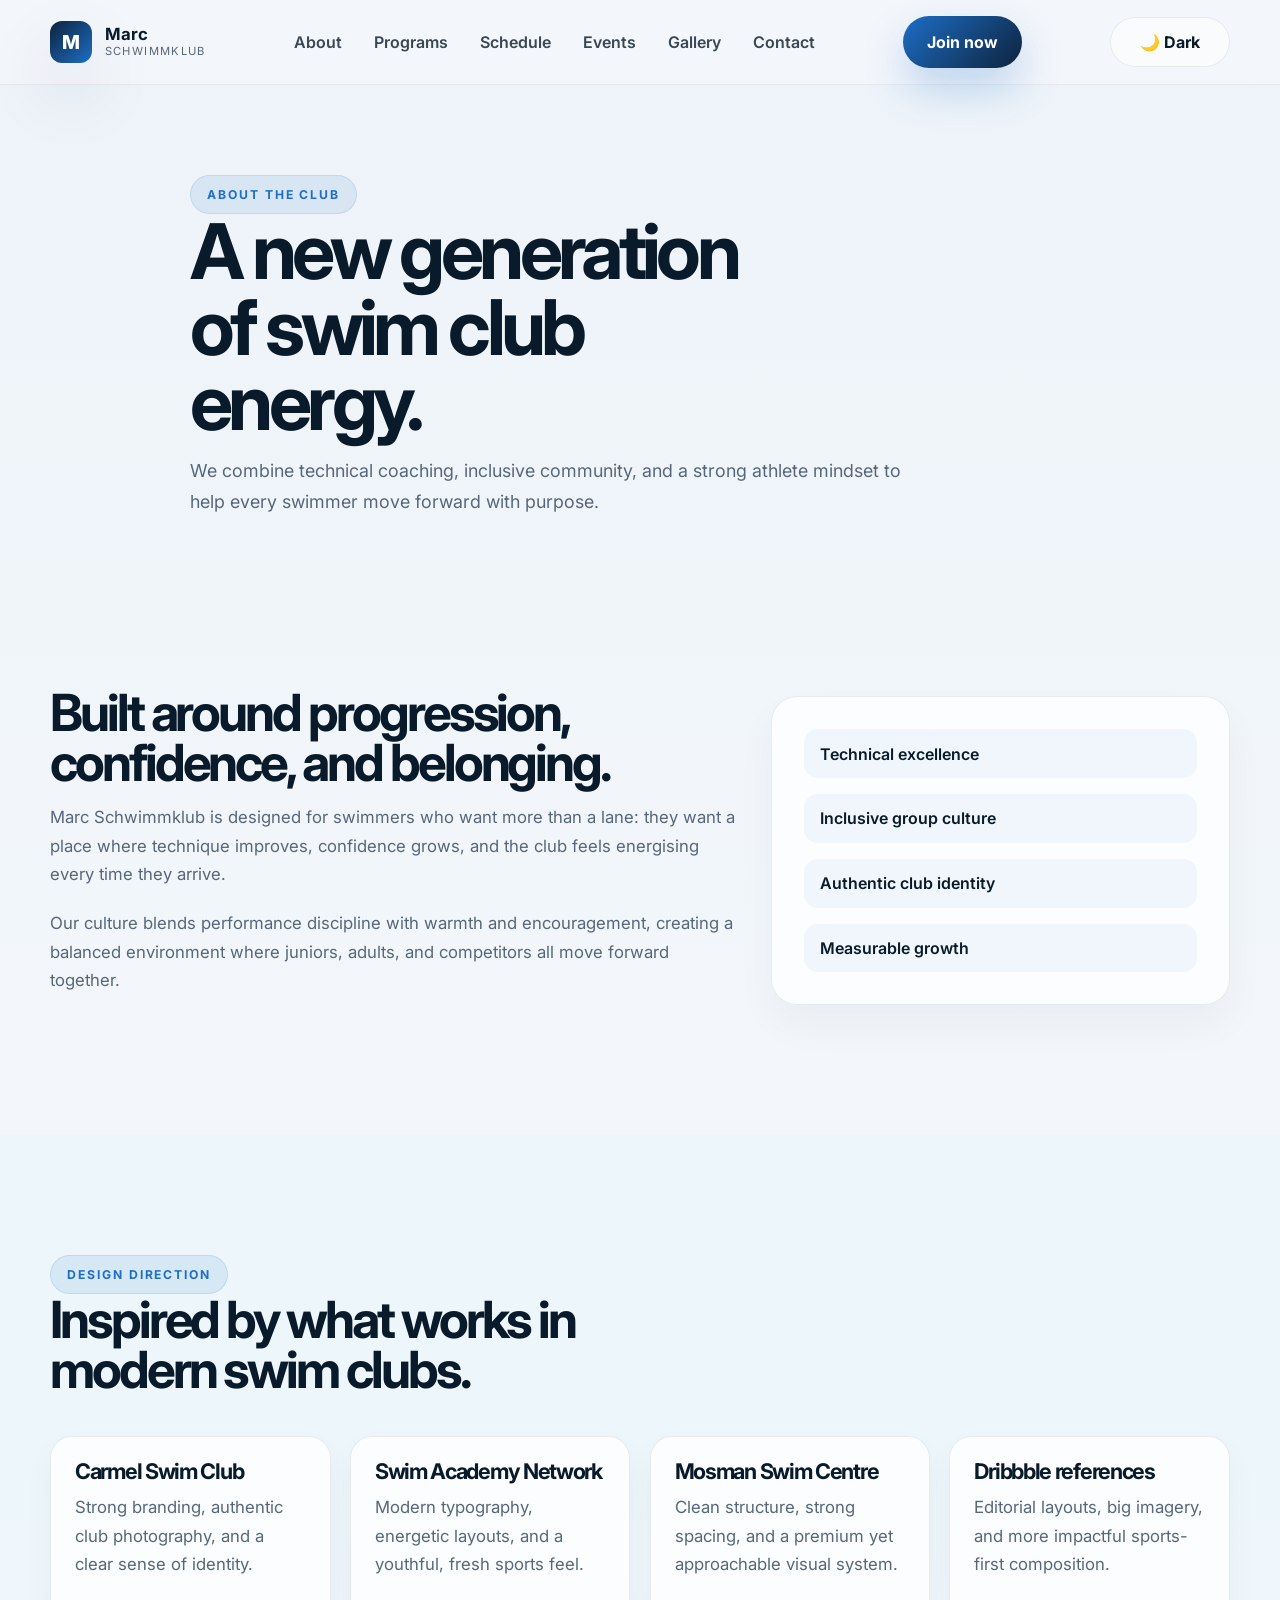
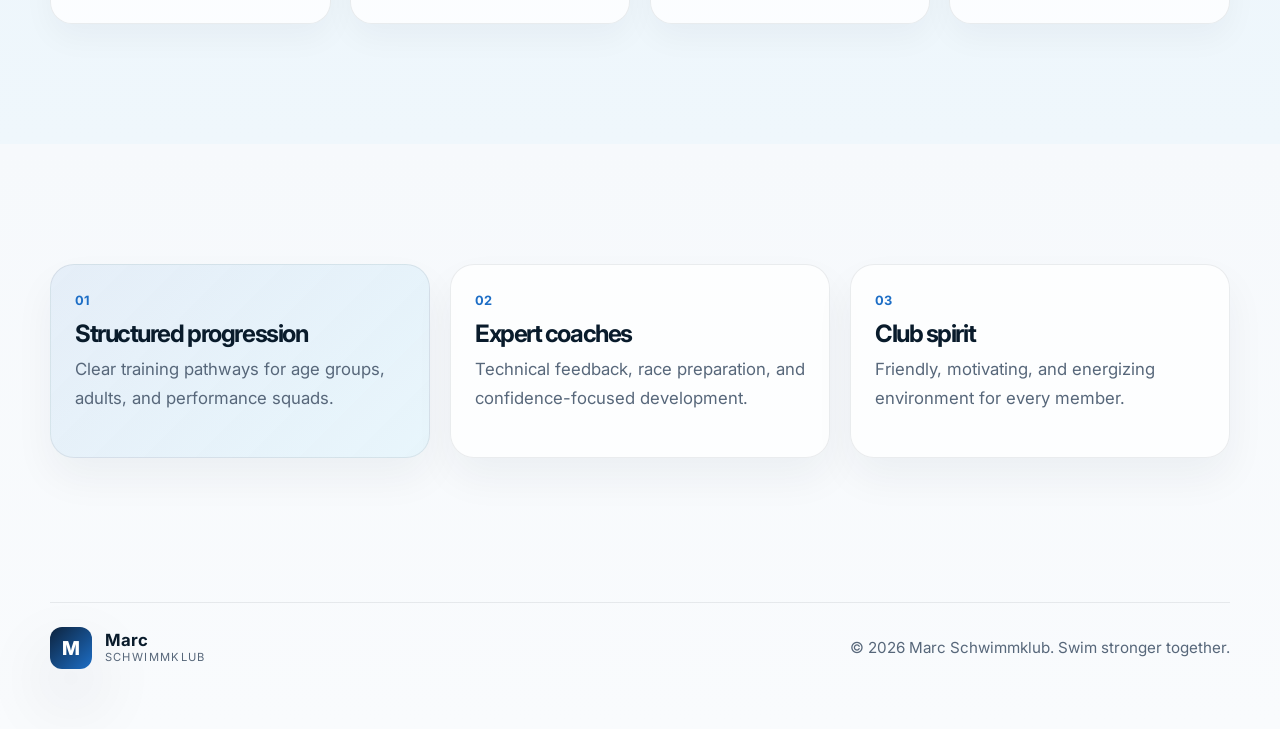
==== pages/about.html @ d1dac8c5 "yes" ====
<!DOCTYPE html>
<html lang="en">
  <head>
    <meta charset="UTF-8" />
    <meta name="viewport" content="width=device-width, initial-scale=1.0" />
    <title>About | Marc Schwimmklub</title>
    <meta name="description" content="Learn about the club culture, values, and coaching philosophy behind Marc Schwimmklub." />
    <link rel="preconnect" href="https://fonts.googleapis.com" />
    <link rel="preconnect" href="https://fonts.gstatic.com" crossorigin />
    <link href="https://fonts.googleapis.com/css2?family=Inter:wght@400;500;600;700;800;900&display=swap" rel="stylesheet" />
    <link rel="stylesheet" href="../assets/css/styles.css" />
  </head>
  <body>
    <header class="site-header">
      <div class="container nav-wrap">
        <a href="../index.html" class="brand" aria-label="Marc Schwimmklub home">
          <span class="brand-mark">M</span>
          <span class="brand-text">
            <strong>Marc</strong>
            <small>Schwimmklub</small>
          </span>
        </a>

        <nav class="main-nav" aria-label="Main navigation">
          <a href="about.html">About</a>
          <a href="programs.html">Programs</a>
          <a href="schedule.html">Schedule</a>
          <a href="events.html">Events</a>
          <a href="gallery.html">Gallery</a>
          <a href="contact.html">Contact</a>
        </nav>

        <a href="contact.html" class="button button-primary nav-cta">Join now</a>
        <button class="theme-toggle" type="button" aria-label="Switch to dark mode">🌙 Dark</button>
        <button class="menu-toggle" aria-label="Toggle menu" aria-expanded="false">
          <span></span><span></span><span></span>
        </button>
      </div>
    </header>

    <main>
      <section class="page-hero">
        <div class="container narrow">
          <span class="section-label">About the club</span>
          <h1>A new generation of swim club energy.</h1>
          <p>
            We combine technical coaching, inclusive community, and a strong athlete mindset
            to help every swimmer move forward with purpose.
          </p>
        </div>
      </section>

      <section class="section">
        <div class="container content-grid">
          <div>
            <h2>Built around progression, confidence, and belonging.</h2>
            <p>
              Marc Schwimmklub is designed for swimmers who want more than a lane: they want a place
              where technique improves, confidence grows, and the club feels energising every time they arrive.
            </p>
            <p>
              Our culture blends performance discipline with warmth and encouragement, creating a balanced environment
              where juniors, adults, and competitors all move forward together.
            </p>
          </div>
          <div class="feature-panel">
            <ul class="feature-list">
              <li>Technical excellence</li>
              <li>Inclusive group culture</li>
              <li>Authentic club identity</li>
              <li>Measurable growth</li>
            </ul>
          </div>
        </div>
      </section>

      <section class="section soft-section">
        <div class="container">
          <div class="section-heading small-gap">
            <span class="section-label">Design direction</span>
            <h2>Inspired by what works in modern swim clubs.</h2>
          </div>

          <div class="inspiration-grid">
            <div class="inspiration-card">
              <h3>Carmel Swim Club</h3>
              <p>Strong branding, authentic club photography, and a clear sense of identity.</p>
            </div>
            <div class="inspiration-card">
              <h3>Swim Academy Network</h3>
              <p>Modern typography, energetic layouts, and a youthful, fresh sports feel.</p>
            </div>
            <div class="inspiration-card">
              <h3>Mosman Swim Centre</h3>
              <p>Clean structure, strong spacing, and a premium yet approachable visual system.</p>
            </div>
            <div class="inspiration-card">
              <h3>Dribbble references</h3>
              <p>Editorial layouts, big imagery, and more impactful sports-first composition.</p>
            </div>
          </div>
        </div>
      </section>

      <section class="section">
        <div class="container values-grid">
          <article class="mini-card accent">
            <span>01</span>
            <h3>Structured progression</h3>
            <p>Clear training pathways for age groups, adults, and performance squads.</p>
          </article>
          <article class="mini-card">
            <span>02</span>
            <h3>Expert coaches</h3>
            <p>Technical feedback, race preparation, and confidence-focused development.</p>
          </article>
          <article class="mini-card">
            <span>03</span>
            <h3>Club spirit</h3>
            <p>Friendly, motivating, and energizing environment for every member.</p>
          </article>
        </div>
      </section>
    </main>

    <footer class="site-footer">
      <div class="container footer-wrap">
        <div>
          <a href="../index.html" class="brand footer-brand">
            <span class="brand-mark">M</span>
            <span class="brand-text">
              <strong>Marc</strong>
              <small>Schwimmklub</small>
            </span>
          </a>
        </div>
        <p>© <span id="year"></span> Marc Schwimmklub. Swim stronger together.</p>
      </div>
    </footer>

    <script src="../assets/js/script.js"></script>
  </body>
</html>
---- assets/css/styles.css ----
:root {
  --bg: #f5f7fb;
  --panel: #ffffff;
  --ink: #091b2b;
  --muted: #57677a;
  --navy: #0d233d;
  --navy-2: #102d4a;
  --blue: #1d6ec6;
  --cyan: #79d9f8;
  --aqua: #9fe8ff;
  --orange: #ff8b3d;
  --coral: #ff6b57;
  --line: rgba(9, 27, 43, 0.08);
  --shadow: 0 30px 70px rgba(11, 31, 51, 0.14);
  --button-soft: rgba(255, 255, 255, 0.6);
  --card-soft: rgba(255, 255, 255, 0.78);
  --hero-glow: rgba(29, 110, 198, 0.12);
}

body.dark-mode {
  --bg: #081722;
  --panel: #0d1f2d;
  --ink: #ecf4ff;
  --muted: #adc1d7;
  --navy: #eaf2ff;
  --navy-2: #d9e9ff;
  --blue: #79d9f8;
  --cyan: #8ae0ff;
  --aqua: #5ec9ff;
  --orange: #ff9f67;
  --coral: #ff7b69;
  --line: rgba(186, 214, 237, 0.12);
  --shadow: 0 30px 70px rgba(0, 0, 0, 0.42);
  --button-soft: rgba(15, 34, 45, 0.9);
  --card-soft: rgba(13, 31, 45, 0.9);
  --hero-glow: rgba(121, 217, 248, 0.12);
}

* {
  box-sizing: border-box;
}

html {
  scroll-behavior: smooth;
}

body {
  margin: 0;
  font-family: "Inter", sans-serif;
  background: linear-gradient(180deg, #edf3f9 0%, #f9fbfd 100%);
  color: var(--ink);
  transition: background 0.25s ease, color 0.25s ease;
}

body.dark-mode {
  background: linear-gradient(180deg, #081722 0%, #0e1c2a 100%);
}

img {
  max-width: 100%;
  display: block;
}

a {
  color: inherit;
  text-decoration: none;
}

button {
  font: inherit;
}

.page-shell {
  min-height: 100vh;
}

.container {
  width: min(1180px, calc(100% - 32px));
  margin: 0 auto;
}

.section {
  padding: 120px 0;
}

.section-label {
  display: inline-block;
  font-size: 0.76rem;
  letter-spacing: 0.16em;
  text-transform: uppercase;
  font-weight: 700;
  color: var(--blue);
  background: rgba(29, 110, 198, 0.1);
  border: 1px solid rgba(29, 110, 198, 0.12);
  padding: 0.7rem 1rem;
  border-radius: 999px;
}

h1, h2, h3 {
  margin: 0 0 1rem;
  letter-spacing: -0.06em;
  line-height: 0.98;
}

h1 {
  font-size: clamp(3.2rem, 6vw, 6rem);
  max-width: 600px;
}

h2 {
  font-size: clamp(2.4rem, 4vw, 4rem);
  max-width: 640px;
}

h3 {
  font-size: clamp(1.4rem, 2vw, 2rem);
}

p {
  font-size: 1.05rem;
  line-height: 1.7;
  color: var(--muted);
  margin: 0 0 1.25rem;
}

.site-header {
  position: sticky;
  top: 0;
  z-index: 20;
  backdrop-filter: blur(18px);
  background: rgba(245, 247, 251, 0.72);
  border-bottom: 1px solid rgba(9, 27, 43, 0.06);
}

body.dark-mode .site-header {
  background: rgba(8, 23, 34, 0.72);
  border-bottom-color: rgba(186, 214, 237, 0.12);
}

.nav-wrap {
  display: flex;
  align-items: center;
  justify-content: space-between;
  min-height: 84px;
  gap: 20px;
}

.brand {
  display: inline-flex;
  align-items: center;
  gap: 0.8rem;
}

.brand-mark {
  width: 42px;
  height: 42px;
  border-radius: 12px;
  display: grid;
  place-items: center;
  background: linear-gradient(135deg, var(--navy) 0%, var(--blue) 100%);
  color: white;
  font-weight: 800;
  font-size: 1.2rem;
  box-shadow: var(--shadow);
}

.brand-text {
  display: flex;
  flex-direction: column;
  line-height: 1;
}

.brand-text strong {
  font-size: 1.05rem;
}

.brand-text small {
  font-size: 0.7rem;
  letter-spacing: 0.12em;
  text-transform: uppercase;
  color: var(--muted);
  margin-top: 0.2rem;
}

.main-nav {
  display: flex;
  align-items: center;
  gap: 2rem;
  font-weight: 600;
  color: var(--ink);
}

.main-nav a {
  position: relative;
  opacity: 0.8;
}

.main-nav a::after {
  content: "";
  position: absolute;
  left: 0;
  bottom: -0.5rem;
  width: 100%;
  height: 2px;
  background: linear-gradient(90deg, var(--blue), var(--cyan));
  transform: scaleX(0);
  transform-origin: left;
  transition: transform 0.25s ease;
}

.main-nav a:hover::after,
.main-nav a:focus-visible::after {
  transform: scaleX(1);
}

.button {
  display: inline-flex;
  align-items: center;
  justify-content: center;
  border-radius: 999px;
  padding: 1rem 1.5rem;
  font-weight: 700;
  transition: transform 0.2s ease, box-shadow 0.2s ease;
}

.button:hover {
  transform: translateY(-1px);
}

.button-primary {
  color: white;
  background: linear-gradient(135deg, var(--blue) 0%, var(--navy) 100%);
  box-shadow: 0 20px 40px rgba(29, 110, 198, 0.25);
}

.button-secondary {
  background: var(--button-soft);
  border: 1px solid var(--line);
  color: var(--ink);
}

.theme-toggle {
  display: inline-flex;
  align-items: center;
  justify-content: center;
  gap: 0.6rem;
  min-width: 120px;
  padding: 0.85rem 1.2rem;
  border-radius: 999px;
  border: 1px solid var(--line);
  background: var(--button-soft);
  color: var(--ink);
  font-weight: 700;
  cursor: pointer;
  transition: transform 0.2s ease, border-color 0.2s ease;
}

.theme-toggle:hover {
  transform: translateY(-1px);
}

.menu-toggle {
  display: none;
  background: transparent;
  border: 0;
  padding: 0;
  width: 46px;
  height: 46px;
  border-radius: 12px;
  cursor: pointer;
}

.menu-toggle span {
  display: block;
  width: 24px;
  height: 2px;
  background: var(--ink);
  margin: 5px auto;
  border-radius: 4px;
}

.hero {
  padding: 100px 0 60px;
}

.hero-grid {
  display: grid;
  grid-template-columns: 1.05fr 0.95fr;
  gap: 56px;
  align-items: center;
}

.eyebrow {
  display: inline-flex;
  margin-bottom: 1.4rem;
  padding: 0.7rem 1rem;
  border-radius: 999px;
  background: rgba(121, 217, 248, 0.15);
  border: 1px solid rgba(29, 110, 198, 0.12);
  font-size: 0.78rem;
  letter-spacing: 0.12em;
  text-transform: uppercase;
  color: var(--navy-2);
  font-weight: 700;
}

.hero-copy p {
  font-size: 1.08rem;
  max-width: 560px;
}

.hero-actions {
  display: flex;
  flex-wrap: wrap;
  gap: 1rem;
  margin: 2rem 0;
}

.hero-metrics {
  list-style: none;
  display: flex;
  flex-wrap: wrap;
  gap: 2rem;
  padding: 0;
  margin: 0;
}

.hero-metrics li {
  display: flex;
  flex-direction: column;
  gap: 0.35rem;
}

.hero-metrics strong {
  font-size: clamp(1.6rem, 3vw, 2.6rem);
  line-height: 1;
  letter-spacing: -0.08em;
}

.hero-metrics span {
  color: var(--muted);
  font-size: 0.85rem;
}

.hero-visual {
  position: relative;
  min-height: 620px;
  border-radius: 32px;
  background: linear-gradient(135deg, rgba(13, 35, 61, 0.15), rgba(29, 110, 198, 0.09)),
    url('https://images.unsplash.com/photo-1517836357463-d25dfeac3438?auto=format&fit=crop&w=1200&q=80') center/cover no-repeat;
  box-shadow: var(--shadow);
  overflow: hidden;
}

.photo-card {
  position: absolute;
  inset: auto auto 36px 36px;
  width: 230px;
  height: 290px;
  border-radius: 28px;
  background-size: cover;
  background-position: center;
  border: 8px solid rgba(255, 255, 255, 0.7);
  box-shadow: 0 24px 50px rgba(0,0,0,0.15);
}

.card-1 {
  background-image: url('https://images.unsplash.com/photo-1437622368342-7a3d73a34c8f?auto=format&fit=crop&w=900&q=80');
  transform: translateY(48px);
}

.info-panel {
  position: absolute;
  right: 30px;
  bottom: 28px;
  display: flex;
  flex-direction: column;
  gap: 0.4rem;
  max-width: 250px;
  background: rgba(255, 255, 255, 0.86);
  backdrop-filter: blur(10px);
  border: 1px solid rgba(9, 27, 43, 0.06);
  border-radius: 20px;
  padding: 1.2rem 1.1rem;
  box-shadow: 0 15px 35px rgba(11, 31, 51, 0.12);
}

.panel-label {
  font-size: 0.7rem;
  letter-spacing: 0.12em;
  text-transform: uppercase;
  color: var(--muted);
}

.info-panel strong {
  font-size: 1.5rem;
  letter-spacing: -0.06em;
}

.info-panel small {
  color: var(--muted);
}

.badge {
  position: absolute;
  left: 26px;
  z-index: 1;
  background: rgba(255, 255, 255, 0.9);
  border: 1px solid rgba(9, 27, 43, 0.06);
  color: var(--navy);
  border-radius: 999px;
  padding: 0.8rem 1rem;
  font-size: 0.75rem;
  letter-spacing: 0.12em;
  text-transform: uppercase;
  font-weight: 700;
}

.badge-top {
  top: 24px;
}

.badge-bottom {
  bottom: 24px;
  left: 32px;
}

.features-bar {
  padding: 10px 0 0;
}

.features-wrap {
  display: grid;
  grid-template-columns: repeat(4, minmax(0, 1fr));
  gap: 18px;
  background: #ffffff;
  border: 1px solid var(--line);
  border-radius: 28px;
  padding: 1.5rem 2rem;
  box-shadow: 0 14px 35px rgba(9, 27, 43, 0.06);
}

.features-wrap div {
  display: flex;
  flex-direction: column;
  gap: 0.25rem;
  padding: 1rem 0.75rem;
}

.features-wrap span {
  font-size: 0.72rem;
  letter-spacing: 0.12em;
  text-transform: uppercase;
  color: var(--muted);
}

.features-wrap strong {
  font-size: 1.1rem;
}

.about-grid {
  display: grid;
  grid-template-columns: 1fr 1.1fr;
  gap: 2.5rem;
  align-items: center;
}

.about-cards {
  display: grid;
  gap: 1rem;
}

.mini-card {
  background: rgba(255, 255, 255, 0.75);
  border: 1px solid var(--line);
  border-radius: 24px;
  padding: 1.5rem;
  box-shadow: 0 20px 40px rgba(11, 31, 51, 0.05);
}

.mini-card.accent {
  background: linear-gradient(135deg, rgba(29, 110, 198, 0.08) 0%, rgba(121, 217, 248, 0.12) 100%);
}

.mini-card span {
  display: inline-block;
  font-size: 0.8rem;
  font-weight: 700;
  color: var(--blue);
  margin-bottom: 0.9rem;
}

.mini-card h3 {
  margin-bottom: 0.6rem;
  font-size: 1.5rem;
}

.section-heading {
  margin-bottom: 2.6rem;
}

.program-grid {
  display: grid;
  grid-template-columns: repeat(4, minmax(0, 1fr));
  gap: 24px;
}

.program-card {
  background: rgba(255, 255, 255, 0.8);
  border: 1px solid var(--line);
  border-radius: 26px;
  padding: 2rem 1.5rem;
  box-shadow: 0 18px 40px rgba(11, 31, 51, 0.05);
}

.feature-card {
  background: linear-gradient(180deg, rgba(121, 217, 248, 0.12), rgba(255,255,255,0.9));
}

.card-icon {
  width: 62px;
  height: 62px;
  display: grid;
  place-items: center;
  border-radius: 18px;
  background: rgba(29, 110, 198, 0.08);
  font-size: 2rem;
  margin-bottom: 1rem;
}

.program-card p {
  margin-bottom: 1rem;
}

.program-card ul {
  list-style: none;
  padding: 0;
  margin: 0;
  display: grid;
  gap: 0.7rem;
  color: var(--ink);
  font-weight: 600;
}

.program-card li::before {
  content: "•";
  color: var(--orange);
  margin-right: 0.6rem;
}

.schedule-wrap {
  display: grid;
  grid-template-columns: 0.8fr 1.2fr;
  gap: 36px;
  align-items: center;
}

.schedule-grid {
  display: grid;
  grid-template-columns: repeat(2, minmax(0, 1fr));
  gap: 18px;
}

.day-block {
  background: rgba(255, 255, 255, 0.8);
  border: 1px solid var(--line);
  border-radius: 22px;
  padding: 1.5rem 1.2rem;
  box-shadow: 0 16px 30px rgba(11, 31, 51, 0.04);
}

.day-block span {
  display: block;
  font-size: 0.75rem;
  letter-spacing: 0.12em;
  text-transform: uppercase;
  color: var(--muted);
  margin-bottom: 0.5rem;
}

.day-block strong {
  display: block;
  font-size: 2rem;
  letter-spacing: -0.08em;
  margin-bottom: 0.35rem;
}

.day-block small {
  color: var(--muted);
}

.accent-day {
  background: linear-gradient(135deg, rgba(255, 139, 61, 0.12), rgba(255,255,255,0.85));
}

.gallery-grid {
  display: grid;
  grid-template-columns: 1.2fr 0.8fr 1fr;
  grid-template-rows: 240px 210px;
  gap: 18px;
}

.gallery-item {
  min-height: 100%;
  border-radius: 26px;
  background-size: cover;
  background-position: center;
  box-shadow: 0 20px 40px rgba(11, 31, 51, 0.08);
}

.gallery-item:nth-child(1) {
  grid-column: 1 / 2;
  grid-row: 1 / 3;
  background-image: url('https://images.unsplash.com/photo-1547347298-4074fc3086f0?auto=format&fit=crop&w=1200&q=80');
}

.gallery-item:nth-child(2) {
  background-image: url('https://images.unsplash.com/photo-1517838277536-f5f99be501cd?auto=format&fit=crop&w=900&q=80');
}

.gallery-item:nth-child(3) {
  background-image: url('https://images.unsplash.com/photo-1530549387789-4c1017266635?auto=format&fit=crop&w=900&q=80');
}

.gallery-item:nth-child(4) {
  grid-column: 2 / 4;
  background-image: url('https://images.unsplash.com/photo-1526506118085-60ce8714f8c5?auto=format&fit=crop&w=1200&q=80');
}

.testimonial-grid {
  display: grid;
  grid-template-columns: repeat(3, minmax(0, 1fr));
  gap: 24px;
}

blockquote {
  margin: 0;
  padding: 2rem 1.5rem;
  background: rgba(255,255,255,0.8);
  border: 1px solid var(--line);
  border-radius: 24px;
  box-shadow: 0 16px 36px rgba(11, 31, 51, 0.04);
  color: var(--ink);
  font-size: 1.05rem;
  line-height: 1.8;
}

blockquote footer {
  margin-top: 1.2rem;
  color: var(--muted);
  font-size: 0.85rem;
  font-weight: 600;
}

.cta-section {
  padding-top: 60px;
}

.cta-box {
  display: flex;
  align-items: center;
  justify-content: space-between;
  gap: 2rem;
  padding: clamp(2rem, 4vw, 3rem);
  border-radius: 30px;
  background: linear-gradient(135deg, var(--navy) 0%, var(--blue) 55%, var(--aqua) 100%);
  color: white;
  box-shadow: var(--shadow);
}

.cta-box .section-label {
  background: rgba(255,255,255,0.12);
  border-color: rgba(255,255,255,0.2);
  color: white;
}

.cta-box h2 {
  max-width: 600px;
  color: white;
}

.cta-actions {
  display: flex;
  flex-wrap: wrap;
  gap: 1rem;
}

.site-footer {
  padding: 24px 0 60px;
}

.footer-wrap {
  display: flex;
  justify-content: space-between;
  align-items: center;
  gap: 1rem;
  padding-top: 1.5rem;
  border-top: 1px solid rgba(9, 27, 43, 0.08);
}

.footer-brand {
  opacity: 1;
}

.site-footer p {
  margin: 0;
  color: var(--muted);
  font-size: 0.95rem;
}

@media (max-width: 960px) {
  .hero-grid,
  .about-grid,
  .schedule-wrap,
  .program-grid,
  .testimonial-grid,
  .features-wrap,
  .cta-box {
    grid-template-columns: 1fr;
    display: grid;
  }

  .program-grid,
  .testimonial-grid,
  .features-wrap {
    grid-template-columns: repeat(2, minmax(0, 1fr));
  }

  .main-nav {
    position: absolute;
    top: calc(100% + 10px);
    left: 16px;
    right: 16px;
    flex-direction: column;
    align-items: flex-start;
    background: rgba(255,255,255,0.96);
    border: 1px solid var(--line);
    border-radius: 16px;
    padding: 1rem 1.2rem;
    box-shadow: 0 18px 36px rgba(11, 31, 51, 0.08);
    opacity: 0;
    pointer-events: none;
    transform: translateY(-8px);
    transition: opacity 0.2s ease, transform 0.2s ease;
  }

  .main-nav.open {
    opacity: 1;
    pointer-events: auto;
    transform: translateY(0);
  }

  .menu-toggle {
    display: block;
  }

  .nav-cta {
    display: none;
  }

  .hero-visual {
    min-height: 500px;
  }

  .gallery-grid {
    grid-template-columns: repeat(2, minmax(0, 1fr));
    grid-template-rows: 220px 200px 200px;
  }

  .gallery-item:nth-child(1) {
    grid-column: 1 / 3;
    grid-row: auto;
  }

  .gallery-item:nth-child(4) {
    grid-column: 1 / 3;
  }
}

@media (max-width: 640px) {
  .section {
    padding: 90px 0;
  }

  .features-wrap,
  .program-grid,
  .testimonial-grid,
  .schedule-grid,
  .gallery-grid {
    grid-template-columns: 1fr;
  }

  .hero {
    padding-top: 72px;
  }

  .hero-copy p {
    font-size: 1rem;
  }

  .button {
    width: 100%;
  }

  .hero-actions,
  .cta-actions {
    display: grid;
    width: 100%;
  }

  .hero-metrics {
    flex-direction: column;
    align-items: flex-start;
    gap: 1rem;
  }

  .footer-wrap,
  .cta-box {
    display: grid;
    justify-content: stretch;
    text-align: left;
  }
}

.page-hero {
  padding: 90px 0 30px;
}

.page-hero .narrow {
  max-width: 900px;
}

.page-hero h1 {
  margin-bottom: 1rem;
}

.page-hero p {
  max-width: 720px;
  font-size: 1.12rem;
}

.soft-section {
  background: rgba(121, 217, 248, 0.06);
}

.content-grid {
  display: grid;
  grid-template-columns: 1.2fr 0.8fr;
  gap: 2rem;
  align-items: center;
}

.feature-panel {
  background: rgba(255, 255, 255, 0.75);
  border: 1px solid var(--line);
  border-radius: 26px;
  padding: 2rem;
  box-shadow: 0 20px 40px rgba(11, 31, 51, 0.04);
}

.feature-list {
  list-style: none;
  margin: 0;
  padding: 0;
  display: grid;
  gap: 1rem;
  font-weight: 600;
}

.feature-list li {
  padding: 0.9rem 1rem;
  border-radius: 14px;
  background: rgba(29, 110, 198, 0.05);
}

.inspiration-grid {
  display: grid;
  grid-template-columns: repeat(4, minmax(0, 1fr));
  gap: 1.2rem;
}

.inspiration-card {
  background: rgba(255, 255, 255, 0.78);
  border: 1px solid var(--line);
  border-radius: 22px;
  padding: 1.5rem;
  box-shadow: 0 14px 32px rgba(11, 31, 51, 0.04);
}

.inspiration-card h3 {
  font-size: 1.35rem;
  margin-bottom: 0.7rem;
}

.values-grid {
  display: grid;
  grid-template-columns: repeat(3, minmax(0, 1fr));
  gap: 1.25rem;
}

.large-grid {
  grid-template-columns: repeat(2, minmax(0, 1fr));
}

.info-columns {
  display: grid;
  grid-template-columns: 0.8fr 1.2fr;
  gap: 2rem;
  align-items: center;
}

.info-stack {
  display: grid;
  gap: 1rem;
}

.info-box {
  display: grid;
  grid-template-columns: auto 1fr;
  gap: 1rem;
  align-items: start;
  background: rgba(255, 255, 255, 0.8);
  border: 1px solid var(--line);
  border-radius: 18px;
  padding: 1.2rem 1.3rem;
}

.info-box strong {
  font-size: 2rem;
  line-height: 1;
  color: var(--blue);
}

.info-box p {
  margin: 0;
}

.schedule-table-wrap {
  background: rgba(255, 255, 255, 0.75);
  border: 1px solid var(--line);
  border-radius: 28px;
  overflow: hidden;
  box-shadow: 0 18px 38px rgba(11, 31, 51, 0.04);
}

.schedule-table {
  width: 100%;
  border-collapse: collapse;
}

.schedule-table th,
.schedule-table td {
  padding: 1.2rem 1.5rem;
  text-align: left;
  border-bottom: 1px solid rgba(9, 27, 43, 0.06);
}

.schedule-table th {
  background: rgba(29, 110, 198, 0.05);
  font-size: 0.8rem;
  letter-spacing: 0.12em;
  text-transform: uppercase;
  color: var(--muted);
}

.event-grid {
  display: grid;
  grid-template-columns: repeat(2, minmax(0, 1fr));
  gap: 1.5rem;
}

.event-card {
  background: rgba(255, 255, 255, 0.8);
  border: 1px solid var(--line);
  border-radius: 26px;
  padding: 1.8rem;
  box-shadow: 0 18px 38px rgba(11, 31, 51, 0.04);
}

.event-date {
  display: inline-block;
  margin-bottom: 0.8rem;
  color: var(--blue);
  font-weight: 700;
  letter-spacing: 0.12em;
  text-transform: uppercase;
  font-size: 0.72rem;
}

.event-card a {
  display: inline-block;
  margin-top: 0.8rem;
  color: var(--navy);
  font-weight: 700;
}

.gallery-grid-page {
  display: grid;
  grid-template-columns: repeat(3, minmax(0, 1fr));
  grid-auto-rows: 220px;
  gap: 18px;
}

.gallery-item-page {
  border-radius: 24px;
  background-size: cover;
  background-position: center;
  box-shadow: 0 18px 32px rgba(11, 31, 51, 0.08);
  background-image: url('https://images.unsplash.com/photo-1547347298-4074fc3086f0?auto=format&fit=crop&w=1200&q=80');
}

.gallery-item-page:nth-child(2) {
  background-image: url('https://images.unsplash.com/photo-1517836357463-d25dfeac3438?auto=format&fit=crop&w=1200&q=80');
}

.gallery-item-page:nth-child(3) {
  background-image: url('https://images.unsplash.com/photo-1437622368342-7a3d73a34c8f?auto=format&fit=crop&w=900&q=80');
}

.gallery-item-page:nth-child(4) {
  background-image: url('https://images.unsplash.com/photo-1526506118085-60ce8714f8c5?auto=format&fit=crop&w=1200&q=80');
}

.gallery-item-page:nth-child(5) {
  background-image: url('https://images.unsplash.com/photo-1530549387789-4c1017266635?auto=format&fit=crop&w=1200&q=80');
}

.gallery-item-page:nth-child(6) {
  background-image: url('https://images.unsplash.com/photo-1517838277536-f5f99be501cd?auto=format&fit=crop&w=900&q=80');
}

.gallery-item-page.large {
  grid-column: span 2;
}

.gallery-item-page.tall {
  grid-row: span 2;
}

.gallery-item-page.wide {
  grid-column: span 2;
}

.contact-grid {
  display: grid;
  grid-template-columns: 1.2fr 0.8fr;
  gap: 1.5rem;
}

.contact-card {
  background: rgba(255, 255, 255, 0.8);
  border: 1px solid var(--line);
  border-radius: 26px;
  padding: 2rem;
  box-shadow: 0 18px 38px rgba(11, 31, 51, 0.04);
}

.contact-form {
  display: grid;
  gap: 1rem;
}

.contact-form label {
  display: grid;
  gap: 0.5rem;
  font-weight: 600;
  color: var(--ink);
}

.contact-form input,
.contact-form select,
.contact-form textarea {
  width: 100%;
  border: 1px solid rgba(9, 27, 43, 0.1);
  border-radius: 14px;
  background: rgba(245, 247, 251, 0.7);
  padding: 0.9rem 1rem;
  font: inherit;
  color: var(--ink);
}

.contact-form textarea {
  resize: vertical;
}

.contact-info {
  list-style: none;
  margin: 0 0 1.2rem;
  padding: 0;
  display: grid;
  gap: 0.7rem;
  color: var(--muted);
}

.map-box {
  background: linear-gradient(135deg, rgba(29,110,198,0.08), rgba(121,217,248,0.12));
  border: 1px solid rgba(29,110,198,0.12);
  border-radius: 18px;
  padding: 1.1rem;
  display: grid;
  gap: 0.4rem;
}

.map-box span {
  color: var(--muted);
  text-transform: uppercase;
  letter-spacing: 0.12em;
  font-size: 0.7rem;
}

@media (max-width: 960px) {
  .content-grid,
  .info-columns,
  .contact-grid,
  .inspiration-grid,
  .values-grid {
    grid-template-columns: 1fr 1fr;
  }

  .gallery-grid-page {
    grid-template-columns: repeat(2, minmax(0, 1fr));
  }

  .gallery-item-page.large,
  .gallery-item-page.wide {
    grid-column: span 1;
  }
}

@media (max-width: 640px) {
  .page-hero {
    padding-top: 72px;
  }

  .content-grid,
  .info-columns,
  .contact-grid,
  .inspiration-grid,
  .values-grid,
  .event-grid,
  .gallery-grid-page,
  .large-grid {
    grid-template-columns: 1fr;
  }

  .schedule-table th,
  .schedule-table td {
    padding: 0.9rem 0.8rem;
  }
}
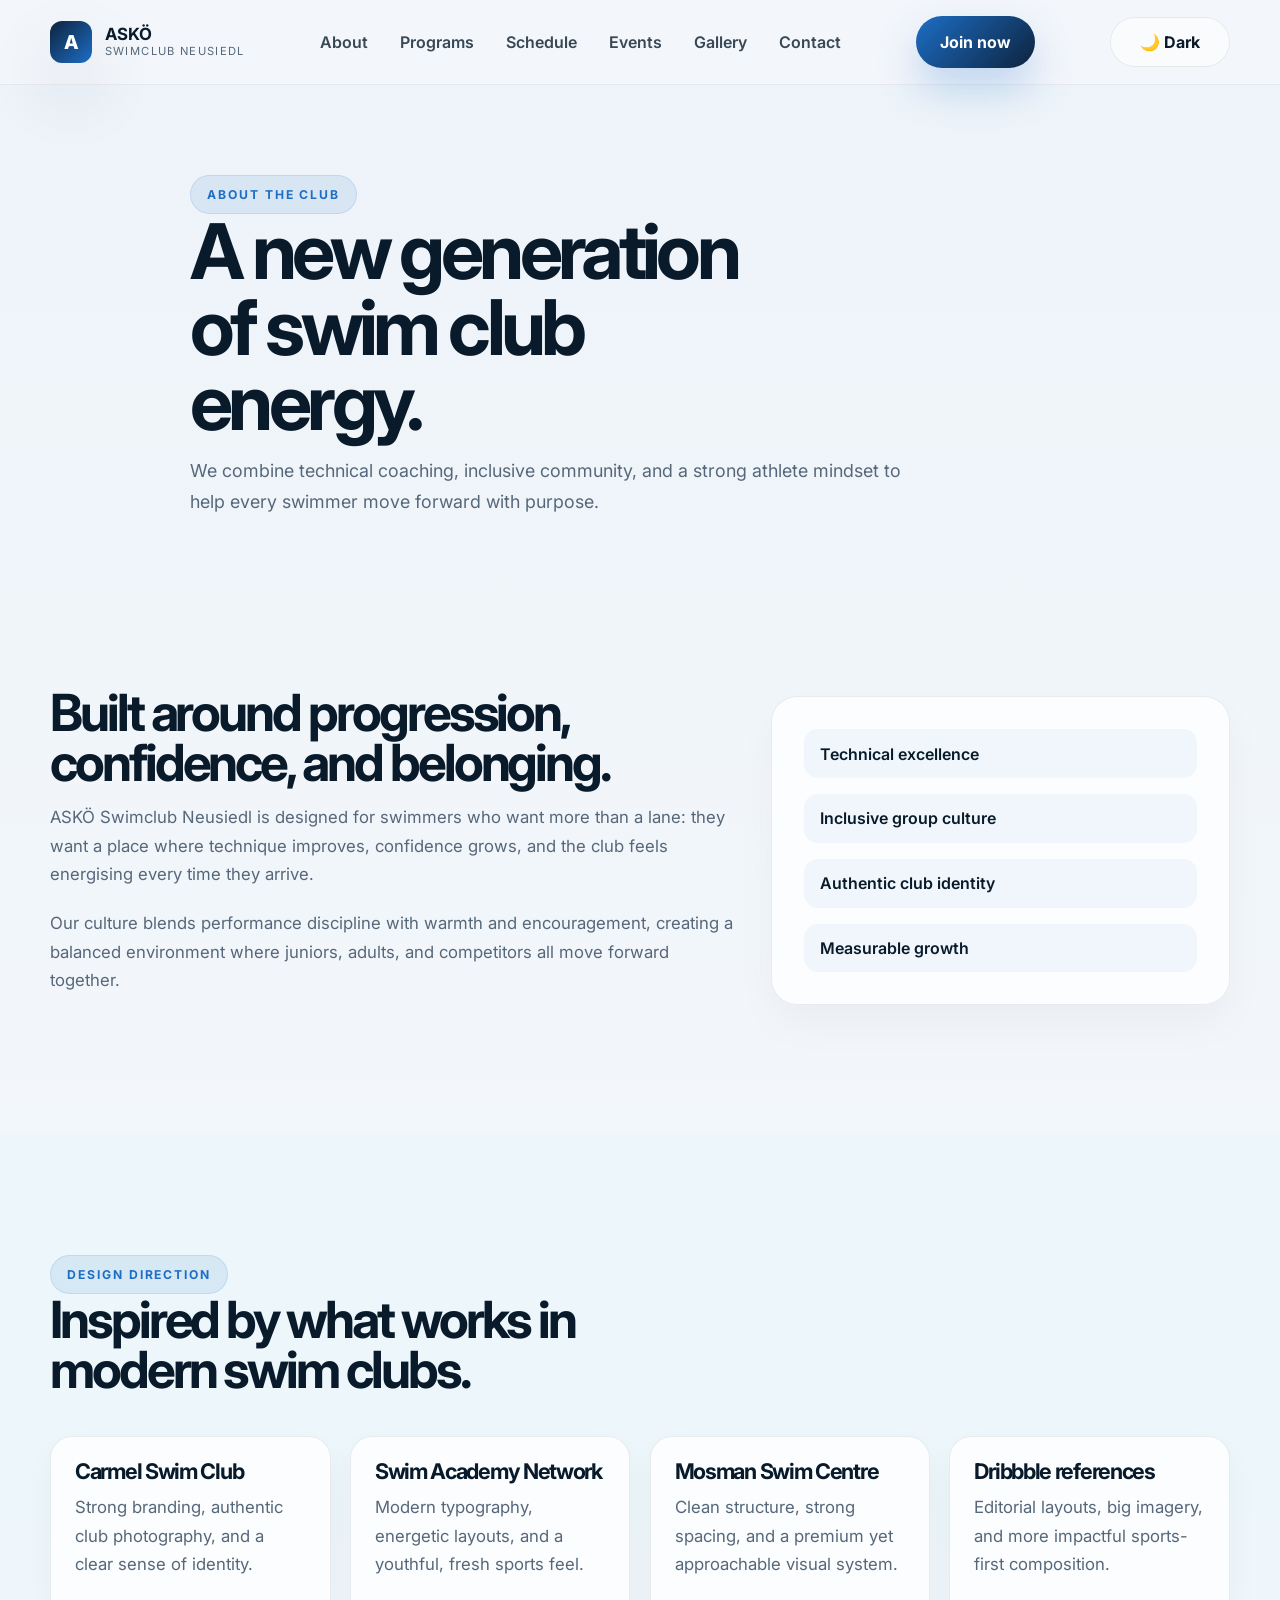
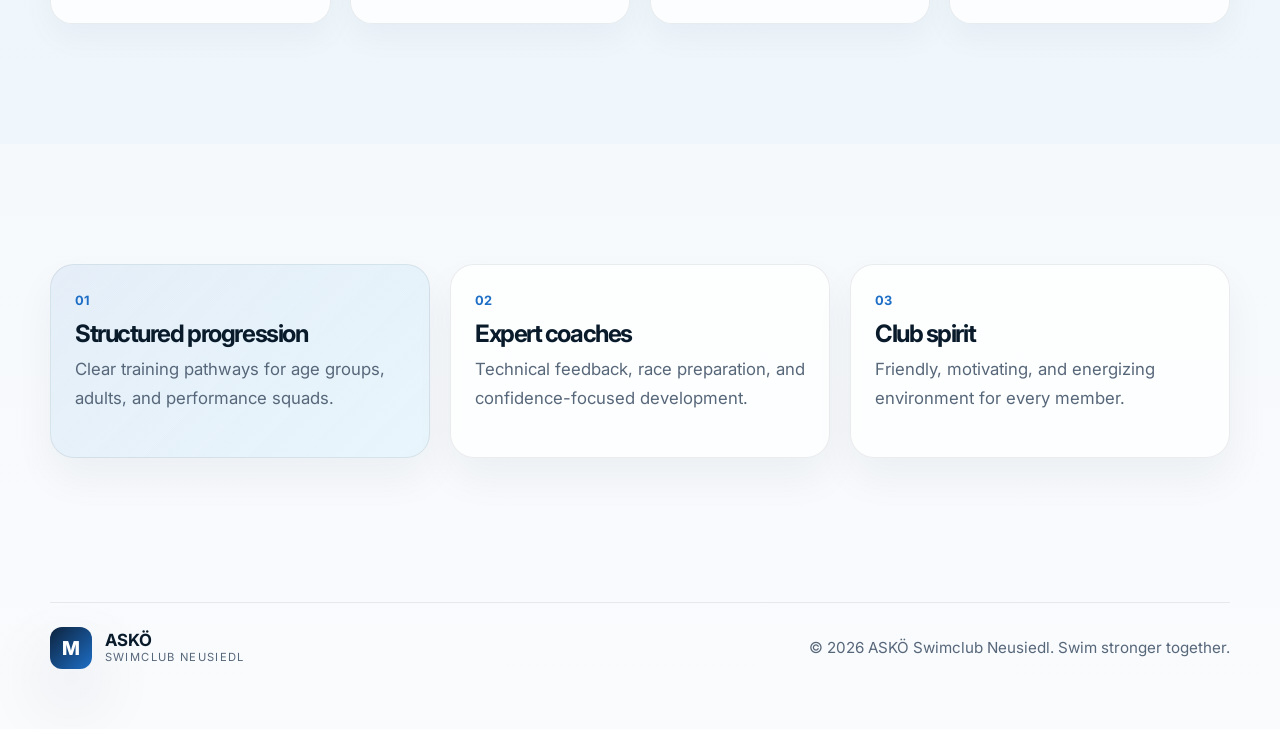
==== commit fb1aa993: "yesa" ====
--- a/pages/about.html
+++ b/pages/about.html
@@ -3,8 +3,8 @@
   <head>
     <meta charset="UTF-8" />
     <meta name="viewport" content="width=device-width, initial-scale=1.0" />
-    <title>About | Marc Schwimmklub</title>
-    <meta name="description" content="Learn about the club culture, values, and coaching philosophy behind Marc Schwimmklub." />
+    <title>About | ASKÖ Swimclub Neusiedl</title>
+    <meta name="description" content="Learn about the club culture, values, and coaching philosophy behind ASKÖ Swimclub Neusiedl." />
     <link rel="preconnect" href="https://fonts.googleapis.com" />
     <link rel="preconnect" href="https://fonts.gstatic.com" crossorigin />
     <link href="https://fonts.googleapis.com/css2?family=Inter:wght@400;500;600;700;800;900&display=swap" rel="stylesheet" />
@@ -13,11 +13,11 @@
   <body>
     <header class="site-header">
       <div class="container nav-wrap">
-        <a href="../index.html" class="brand" aria-label="Marc Schwimmklub home">
-          <span class="brand-mark">M</span>
+        <a href="../index.html" class="brand" aria-label="ASKÖ Swimclub Neusiedl home">
+          <span class="brand-mark">A</span>
           <span class="brand-text">
-            <strong>Marc</strong>
-            <small>Schwimmklub</small>
+            <strong>ASKÖ</strong>
+            <small>Swimclub Neusiedl</small>
           </span>
         </a>
 
@@ -55,7 +55,7 @@
           <div>
             <h2>Built around progression, confidence, and belonging.</h2>
             <p>
-              Marc Schwimmklub is designed for swimmers who want more than a lane: they want a place
+              ASKÖ Swimclub Neusiedl is designed for swimmers who want more than a lane: they want a place
               where technique improves, confidence grows, and the club feels energising every time they arrive.
             </p>
             <p>
@@ -129,12 +129,12 @@
           <a href="../index.html" class="brand footer-brand">
             <span class="brand-mark">M</span>
             <span class="brand-text">
-              <strong>Marc</strong>
-              <small>Schwimmklub</small>
+              <strong>ASKÖ</strong>
+              <small>Swimclub Neusiedl</small>
             </span>
           </a>
         </div>
-        <p>© <span id="year"></span> Marc Schwimmklub. Swim stronger together.</p>
+        <p>© <span id="year"></span> ASKÖ Swimclub Neusiedl. Swim stronger together.</p>
       </div>
     </footer>
 
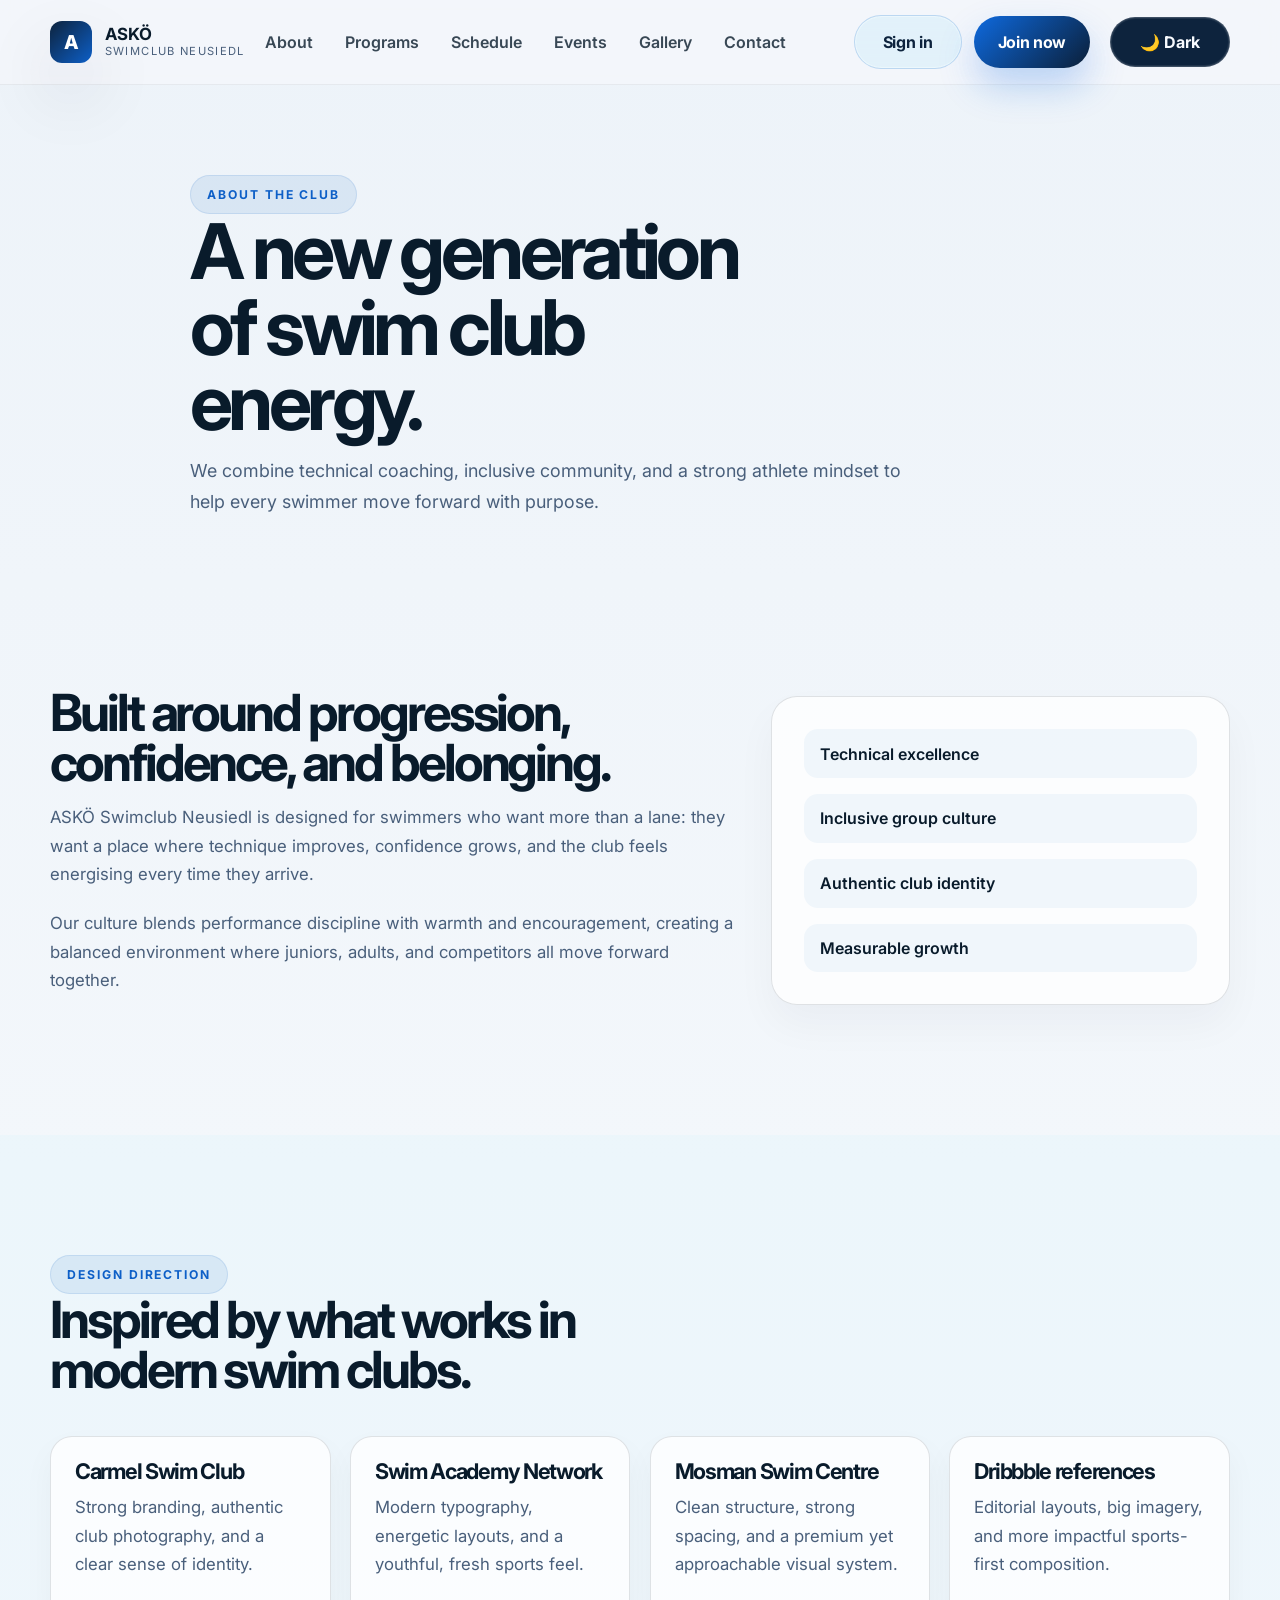
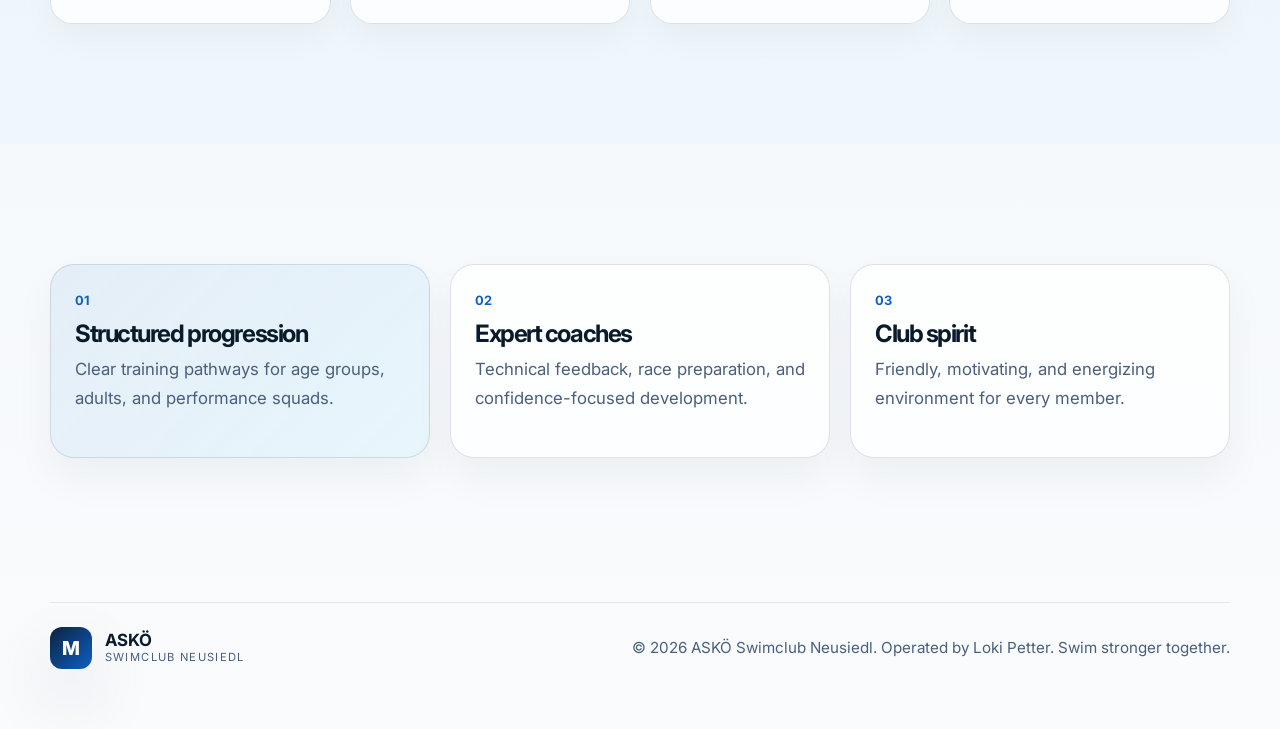
==== commit 2f82291c: "some changes" ====
--- a/pages/about.html
+++ b/pages/about.html
@@ -30,7 +30,10 @@
           <a href="contact.html">Contact</a>
         </nav>
 
-        <a href="contact.html" class="button button-primary nav-cta">Join now</a>
+        <div class="nav-actions">
+          <a href="contact.html" class="button button-secondary nav-signin">Sign in</a>
+          <a href="contact.html" class="button button-primary nav-cta">Join now</a>
+        </div>
         <button class="theme-toggle" type="button" aria-label="Switch to dark mode">🌙 Dark</button>
         <button class="menu-toggle" aria-label="Toggle menu" aria-expanded="false">
           <span></span><span></span><span></span>
@@ -134,7 +137,7 @@
             </span>
           </a>
         </div>
-        <p>© <span id="year"></span> ASKÖ Swimclub Neusiedl. Swim stronger together.</p>
+        <p>© <span id="year"></span> ASKÖ Swimclub Neusiedl. Operated by Loki Petter. Swim stronger together.</p>
       </div>
     </footer>
 
--- a/assets/css/styles.css
+++ b/assets/css/styles.css
@@ -2,19 +2,21 @@
   --bg: #f5f7fb;
   --panel: #ffffff;
   --ink: #091b2b;
-  --muted: #57677a;
+  --muted: #495f7b;
   --navy: #0d233d;
   --navy-2: #102d4a;
-  --blue: #1d6ec6;
+  --blue: #0d5fc7;
   --cyan: #79d9f8;
   --aqua: #9fe8ff;
   --orange: #ff8b3d;
   --coral: #ff6b57;
-  --line: rgba(9, 27, 43, 0.08);
+  --line: rgba(9, 27, 43, 0.12);
   --shadow: 0 30px 70px rgba(11, 31, 51, 0.14);
-  --button-soft: rgba(255, 255, 255, 0.6);
-  --card-soft: rgba(255, 255, 255, 0.78);
+  --button-soft: rgba(255, 255, 255, 0.82);
+  --card-soft: rgba(255, 255, 255, 0.82);
   --hero-glow: rgba(29, 110, 198, 0.12);
+  --toggle-bg: #0d233d;
+  --toggle-fg: #f8fbff;
 }
 
 body.dark-mode {
@@ -29,11 +31,13 @@
   --aqua: #5ec9ff;
   --orange: #ff9f67;
   --coral: #ff7b69;
-  --line: rgba(186, 214, 237, 0.12);
+  --line: rgba(186, 214, 237, 0.16);
   --shadow: 0 30px 70px rgba(0, 0, 0, 0.42);
-  --button-soft: rgba(15, 34, 45, 0.9);
+  --button-soft: rgba(18, 34, 47, 0.96);
   --card-soft: rgba(13, 31, 45, 0.9);
   --hero-glow: rgba(121, 217, 248, 0.12);
+  --toggle-bg: #edf7ff;
+  --toggle-fg: #081722;
 }
 
 * {
@@ -220,7 +224,8 @@
   border-radius: 999px;
   padding: 1rem 1.5rem;
   font-weight: 700;
-  transition: transform 0.2s ease, box-shadow 0.2s ease;
+  transition: transform 0.2s ease, box-shadow 0.2s ease, background 0.2s ease;
+  letter-spacing: -0.02em;
 }
 
 .button:hover {
@@ -229,13 +234,24 @@
 
 .button-primary {
   color: white;
-  background: linear-gradient(135deg, var(--blue) 0%, var(--navy) 100%);
-  box-shadow: 0 20px 40px rgba(29, 110, 198, 0.25);
+  background: linear-gradient(135deg, #0e6adf 0%, #0b1f38 100%);
+  box-shadow: 0 18px 36px rgba(14, 106, 223, 0.26);
+}
+
+.button-primary:hover {
+  box-shadow: 0 22px 42px rgba(14, 106, 223, 0.34);
 }
 
 .button-secondary {
-  background: var(--button-soft);
-  border: 1px solid var(--line);
+  background: rgba(121, 217, 248, 0.12);
+  border: 1px solid rgba(13, 95, 199, 0.2);
+  color: var(--navy);
+  box-shadow: inset 0 0 0 1px rgba(255,255,255,0.35);
+}
+
+body.dark-mode .button-secondary {
+  background: rgba(121, 217, 248, 0.1);
+  border-color: rgba(134, 204, 255, 0.18);
   color: var(--ink);
 }
 
@@ -247,16 +263,35 @@
   min-width: 120px;
   padding: 0.85rem 1.2rem;
   border-radius: 999px;
-  border: 1px solid var(--line);
-  background: var(--button-soft);
-  color: var(--ink);
+  border: 1px solid rgba(255,255,255,0.2);
+  background: var(--toggle-bg);
+  color: var(--toggle-fg);
   font-weight: 700;
   cursor: pointer;
-  transition: transform 0.2s ease, border-color 0.2s ease;
+  transition: transform 0.2s ease, border-color 0.2s ease, background 0.2s ease;
+  box-shadow: inset 0 0 0 1px rgba(255,255,255,0.08);
 }
 
 .theme-toggle:hover {
   transform: translateY(-1px);
+}
+
+.nav-actions {
+  display: flex;
+  align-items: center;
+  gap: 0.75rem;
+  margin-left: auto;
+}
+
+.nav-signin {
+  min-width: 108px;
+  background: rgba(121, 217, 248, 0.14);
+  border: 1px solid rgba(13, 95, 199, 0.18);
+  color: var(--navy);
+}
+
+body.dark-mode .nav-signin {
+  color: var(--ink);
 }
 
 .menu-toggle {
@@ -495,6 +530,53 @@
   font-size: 1.5rem;
 }
 
+.trust-section {
+  padding-top: 0;
+}
+
+.trust-heading {
+  max-width: 760px;
+}
+
+.trust-grid {
+  display: grid;
+  grid-template-columns: repeat(4, minmax(0, 1fr));
+  gap: 1.2rem;
+}
+
+.trust-card {
+  background: var(--card-soft);
+  border: 1px solid var(--line);
+  border-radius: 24px;
+  padding: 1.6rem 1.3rem;
+  box-shadow: 0 16px 35px rgba(11, 31, 51, 0.04);
+}
+
+.trust-card.highlight-card {
+  background: linear-gradient(135deg, rgba(29, 110, 198, 0.08) 0%, rgba(121, 217, 248, 0.12) 100%);
+}
+
+.trust-icon {
+  width: 50px;
+  height: 50px;
+  display: grid;
+  place-items: center;
+  border-radius: 14px;
+  background: rgba(121, 217, 248, 0.14);
+  font-size: 1.4rem;
+  margin-bottom: 1rem;
+}
+
+.trust-card h3 {
+  margin-bottom: 0.7rem;
+  font-size: 1.35rem;
+}
+
+.trust-card p {
+  margin: 0;
+  font-size: 0.98rem;
+}
+
 .section-heading {
   margin-bottom: 2.6rem;
 }
@@ -709,6 +791,17 @@
 }
 
 @media (max-width: 960px) {
+  .nav-wrap {
+    flex-wrap: wrap;
+    padding: 0.75rem 0;
+    gap: 0.75rem;
+  }
+
+  .nav-actions {
+    margin-left: 0;
+    order: 2;
+  }
+
   .hero-grid,
   .about-grid,
   .schedule-wrap,
@@ -733,7 +826,7 @@
     right: 16px;
     flex-direction: column;
     align-items: flex-start;
-    background: rgba(255,255,255,0.96);
+    background: rgba(255,255,255,0.98);
     border: 1px solid var(--line);
     border-radius: 16px;
     padding: 1rem 1.2rem;
@@ -744,6 +837,10 @@
     transition: opacity 0.2s ease, transform 0.2s ease;
   }
 
+  body.dark-mode .main-nav {
+    background: rgba(9, 23, 34, 0.98);
+  }
+
   .main-nav.open {
     opacity: 1;
     pointer-events: auto;
@@ -754,8 +851,9 @@
     display: block;
   }
 
-  .nav-cta {
-    display: none;
+  .nav-cta,
+  .nav-signin {
+    min-width: 0;
   }
 
   .hero-visual {
@@ -780,6 +878,26 @@
 @media (max-width: 640px) {
   .section {
     padding: 90px 0;
+  }
+
+  .nav-wrap {
+    justify-content: space-between;
+  }
+
+  .nav-actions {
+    width: 100%;
+    justify-content: space-between;
+    order: 3;
+  }
+
+  .nav-actions .button {
+    flex: 1;
+    min-width: 0;
+  }
+
+  .theme-toggle {
+    min-width: 92px;
+    padding: 0.7rem 0.9rem;
   }
 
   .features-wrap,
@@ -1108,6 +1226,45 @@
   font-size: 0.7rem;
 }
 
+.legal-section {
+  padding-top: 0;
+}
+
+.legal-heading {
+  max-width: 760px;
+}
+
+.legal-grid {
+  display: grid;
+  grid-template-columns: repeat(2, minmax(0, 1fr));
+  gap: 1.5rem;
+}
+
+.legal-card {
+  background: rgba(255, 255, 255, 0.8);
+  border: 1px solid var(--line);
+  border-radius: 26px;
+  padding: 2rem;
+  box-shadow: 0 18px 38px rgba(11, 31, 51, 0.04);
+}
+
+.legal-card h3 {
+  margin-bottom: 1rem;
+}
+
+.legal-card p,
+.legal-card li {
+  color: var(--muted);
+  font-size: 0.98rem;
+}
+
+.legal-list {
+  margin: 1rem 0 1rem 1.1rem;
+  padding: 0;
+  display: grid;
+  gap: 0.5rem;
+}
+
 @media (max-width: 960px) {
   .content-grid,
   .info-columns,
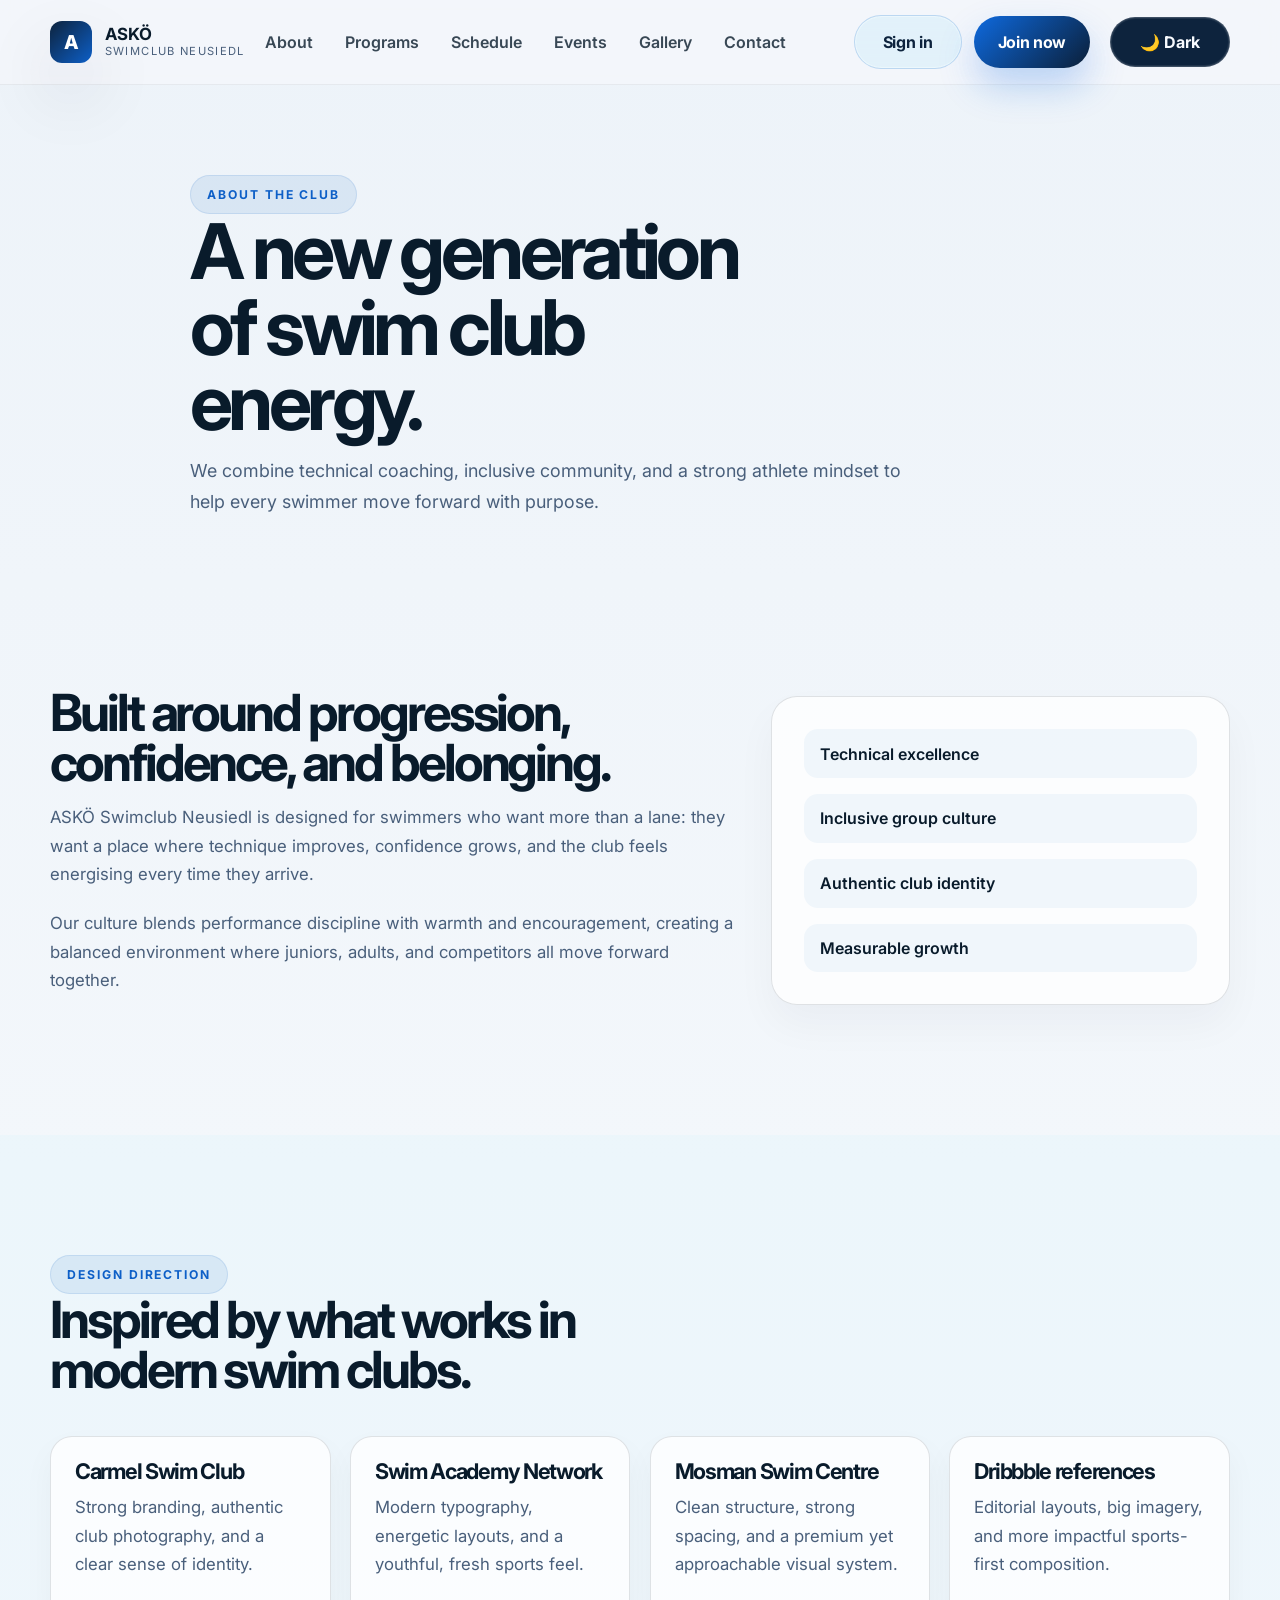
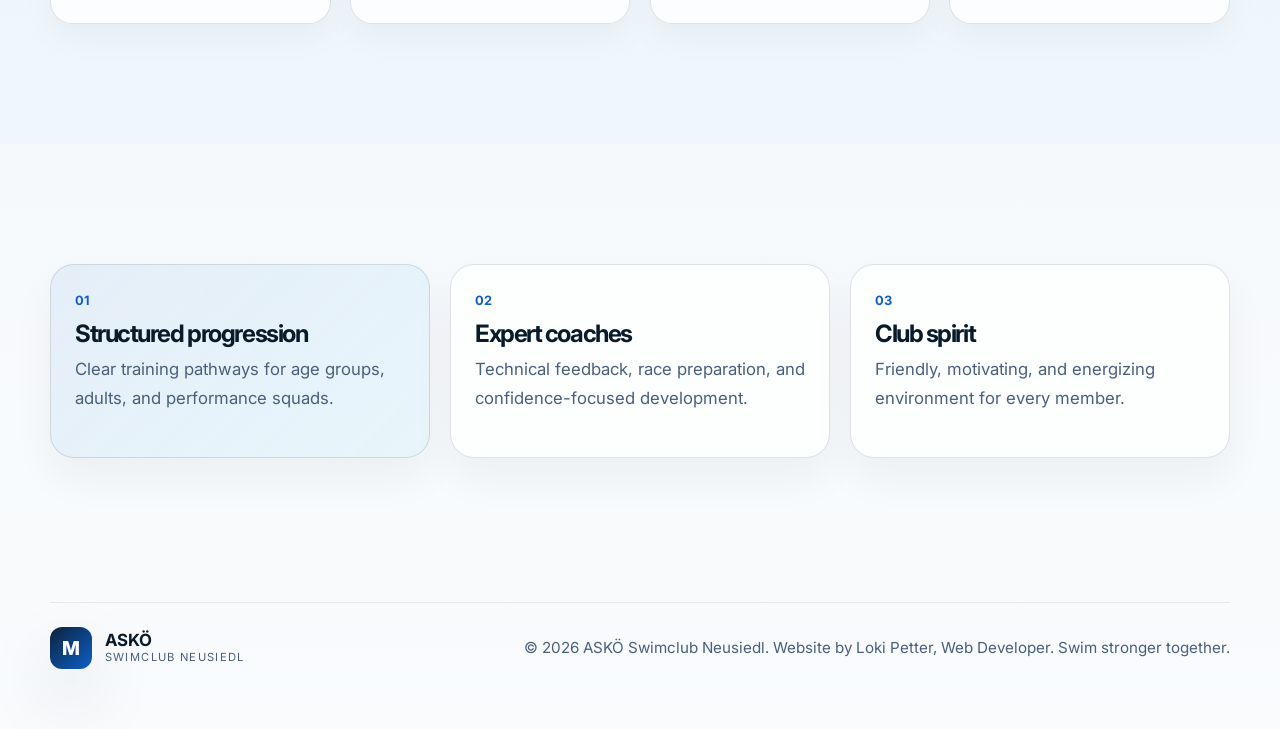
==== commit eaff1f9b: "new update, tried to fix some bugs" ====
--- a/pages/about.html
+++ b/pages/about.html
@@ -137,7 +137,7 @@
             </span>
           </a>
         </div>
-        <p>© <span id="year"></span> ASKÖ Swimclub Neusiedl. Operated by Loki Petter. Swim stronger together.</p>
+        <p>© <span id="year"></span> ASKÖ Swimclub Neusiedl. Website by Loki Petter, Web Developer. Swim stronger together.</p>
       </div>
     </footer>
 
--- a/assets/css/styles.css
+++ b/assets/css/styles.css
@@ -60,6 +60,98 @@
   background: linear-gradient(180deg, #081722 0%, #0e1c2a 100%);
 }
 
+body.dark-mode .feature-panel,
+body.dark-mode .mini-card,
+body.dark-mode .trust-card,
+body.dark-mode .program-card,
+body.dark-mode .day-block,
+body.dark-mode blockquote,
+body.dark-mode .info-box,
+body.dark-mode .inspiration-card,
+body.dark-mode .contact-card,
+body.dark-mode .legal-card,
+body.dark-mode .event-card,
+body.dark-mode .schedule-table-wrap,
+body.dark-mode .features-wrap,
+body.dark-mode .info-panel,
+body.dark-mode .badge,
+body.dark-mode .main-nav,
+body.dark-mode .contact-form input,
+body.dark-mode .contact-form select,
+body.dark-mode .contact-form textarea {
+  background: rgba(13, 31, 45, 0.9);
+  border-color: var(--line);
+  color: var(--ink);
+}
+
+body.dark-mode .info-panel,
+body.dark-mode .badge,
+body.dark-mode .features-wrap,
+body.dark-mode .mini-card,
+body.dark-mode .inspiration-card,
+body.dark-mode .contact-card,
+body.dark-mode .legal-card,
+body.dark-mode .event-card,
+body.dark-mode .schedule-table-wrap,
+body.dark-mode .program-card,
+body.dark-mode .trust-card,
+body.dark-mode .day-block,
+body.dark-mode blockquote,
+body.dark-mode .info-box,
+body.dark-mode .feature-panel {
+  box-shadow: 0 18px 40px rgba(0, 0, 0, 0.22);
+}
+
+body.dark-mode .feature-list li,
+body.dark-mode .contact-info,
+body.dark-mode .legal-list,
+body.dark-mode .info-panel small,
+body.dark-mode .panel-label,
+body.dark-mode .trust-card p,
+body.dark-mode .program-card p,
+body.dark-mode .legal-card p,
+body.dark-mode .legal-card li,
+body.dark-mode .event-card p,
+body.dark-mode .info-box p,
+body.dark-mode .map-box span,
+body.dark-mode .day-block small,
+body.dark-mode .features-wrap span,
+body.dark-mode .hero-metrics span,
+body.dark-mode .brand-text small,
+body.dark-mode .site-footer p,
+body.dark-mode .main-nav a,
+body.dark-mode .main-nav,
+body.dark-mode .contact-form label,
+body.dark-mode .contact-form input::placeholder,
+body.dark-mode .contact-form textarea::placeholder {
+  color: var(--muted);
+}
+
+body.dark-mode .contact-form input,
+body.dark-mode .contact-form select,
+body.dark-mode .contact-form textarea {
+  background: rgba(9, 23, 34, 0.9);
+  border-color: rgba(186, 214, 237, 0.18);
+}
+
+body.dark-mode .badge,
+body.dark-mode .info-panel,
+body.dark-mode .features-wrap,
+body.dark-mode .mini-card,
+body.dark-mode .feature-panel,
+body.dark-mode .inspiration-card,
+body.dark-mode .contact-card,
+body.dark-mode .legal-card,
+body.dark-mode .event-card,
+body.dark-mode .schedule-table-wrap,
+body.dark-mode .program-card,
+body.dark-mode .day-block,
+body.dark-mode blockquote,
+body.dark-mode .info-box,
+body.dark-mode .trust-card {
+  backdrop-filter: blur(12px);
+}
+
 img {
   max-width: 100%;
   display: block;
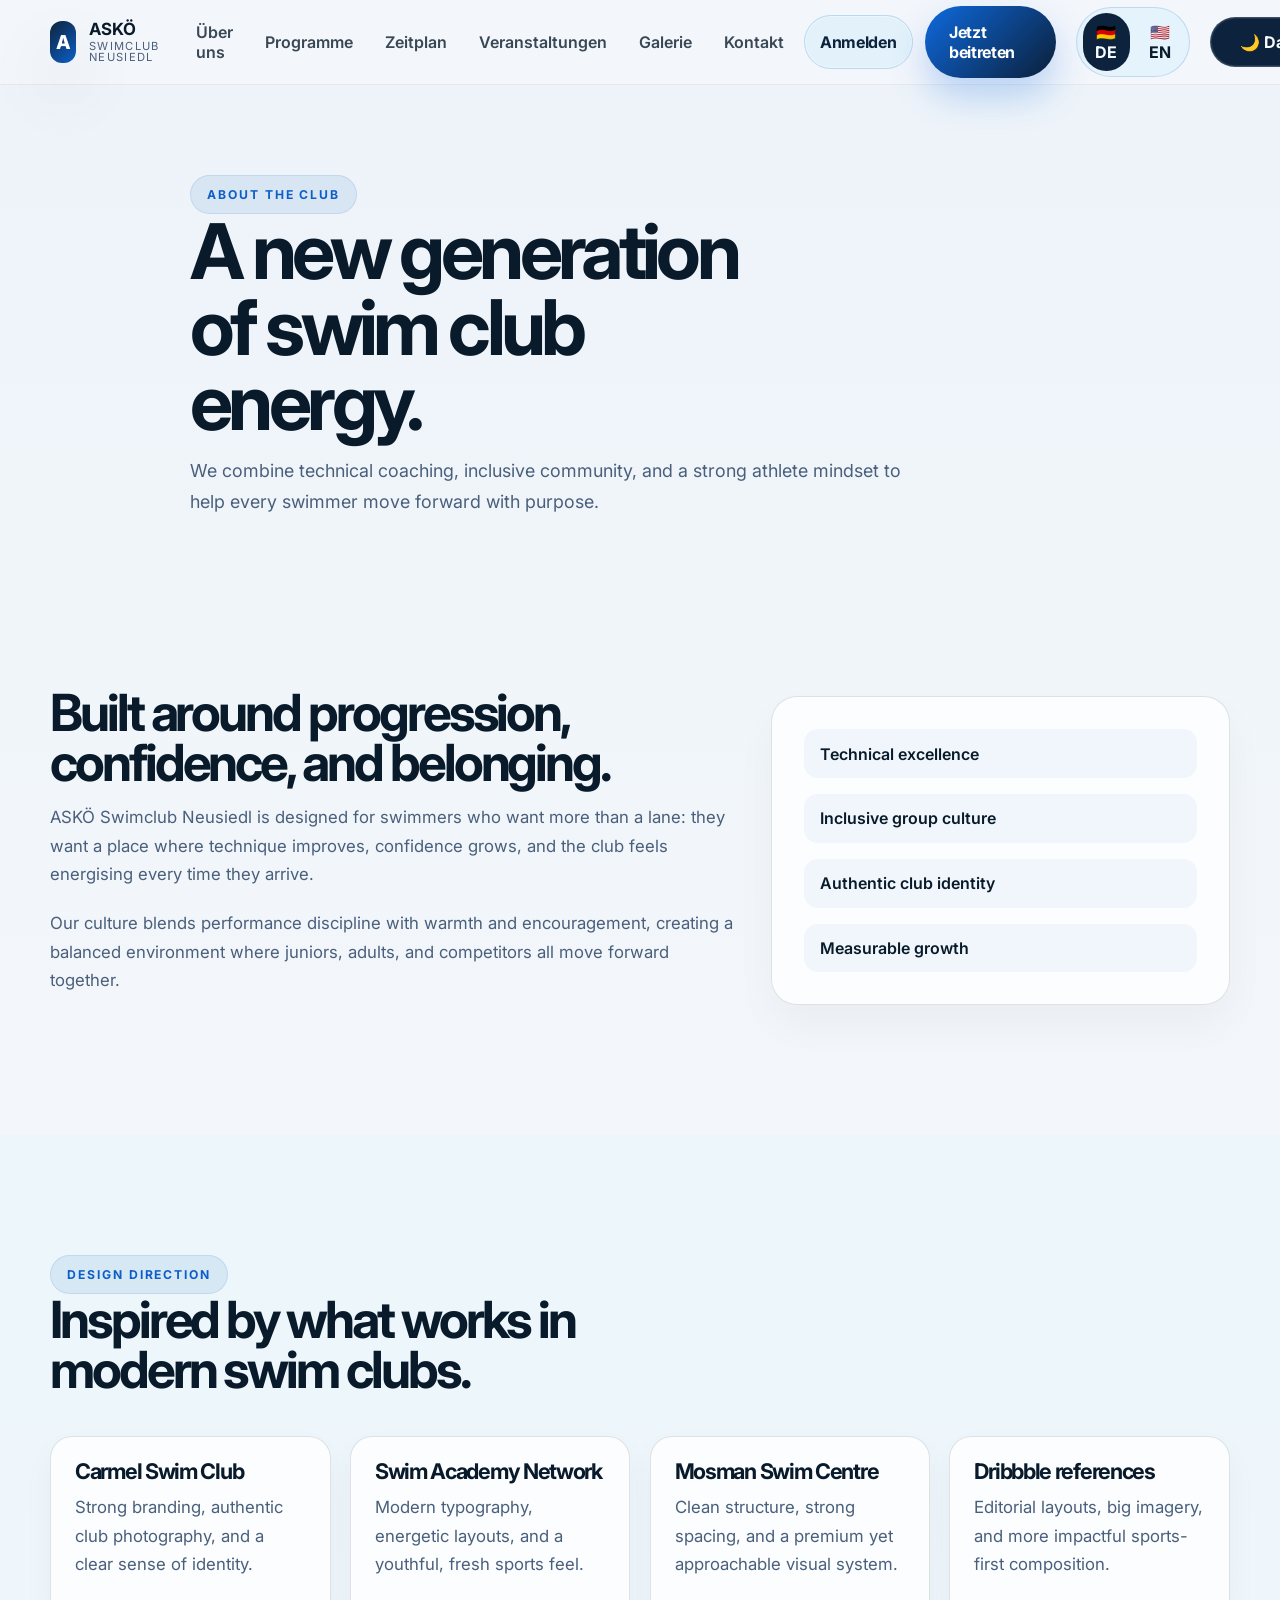
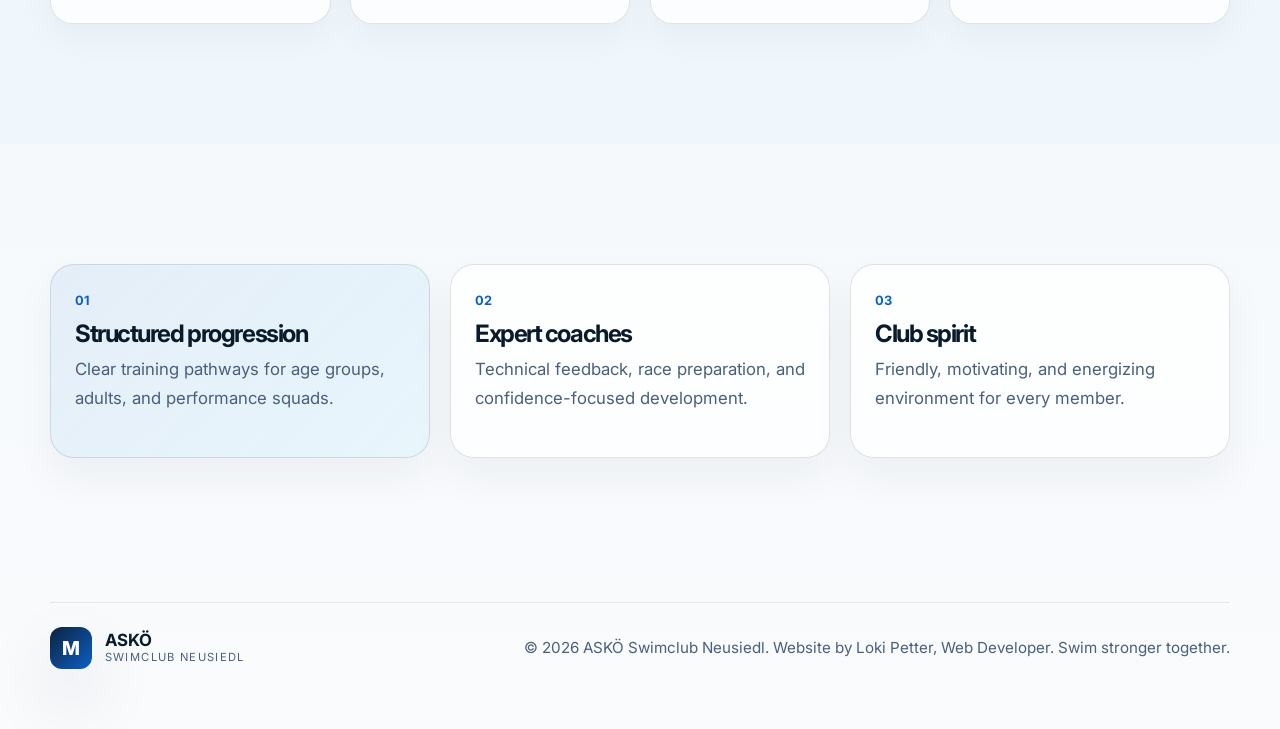
==== commit b0619303: "added language changer" ====
--- a/pages/about.html
+++ b/pages/about.html
@@ -33,6 +33,10 @@
         <div class="nav-actions">
           <a href="contact.html" class="button button-secondary nav-signin">Sign in</a>
           <a href="contact.html" class="button button-primary nav-cta">Join now</a>
+        </div>
+        <div class="lang-switcher" aria-label="Language selector">
+          <button class="lang-btn active" type="button" data-lang="de" aria-label="Deutsch">🇩🇪 DE</button>
+          <button class="lang-btn" type="button" data-lang="en" aria-label="English">🇺🇸 EN</button>
         </div>
         <button class="theme-toggle" type="button" aria-label="Switch to dark mode">🌙 Dark</button>
         <button class="menu-toggle" aria-label="Toggle menu" aria-expanded="false">
--- a/assets/css/styles.css
+++ b/assets/css/styles.css
@@ -347,6 +347,40 @@
   color: var(--ink);
 }
 
+.lang-switcher {
+  display: inline-flex;
+  align-items: center;
+  gap: 0.35rem;
+  padding: 0.34rem;
+  border-radius: 999px;
+  background: rgba(121, 217, 248, 0.12);
+  border: 1px solid rgba(13, 95, 199, 0.18);
+}
+
+.lang-btn {
+  appearance: none;
+  border: 0;
+  background: transparent;
+  color: var(--ink);
+  font-weight: 700;
+  border-radius: 999px;
+  padding: 0.55rem 0.8rem;
+  cursor: pointer;
+  display: inline-flex;
+  align-items: center;
+  gap: 0.35rem;
+  transition: background 0.2s ease, transform 0.2s ease;
+}
+
+.lang-btn:hover {
+  transform: translateY(-1px);
+}
+
+.lang-btn.active {
+  background: var(--toggle-bg);
+  color: var(--toggle-fg);
+}
+
 .theme-toggle {
   display: inline-flex;
   align-items: center;
